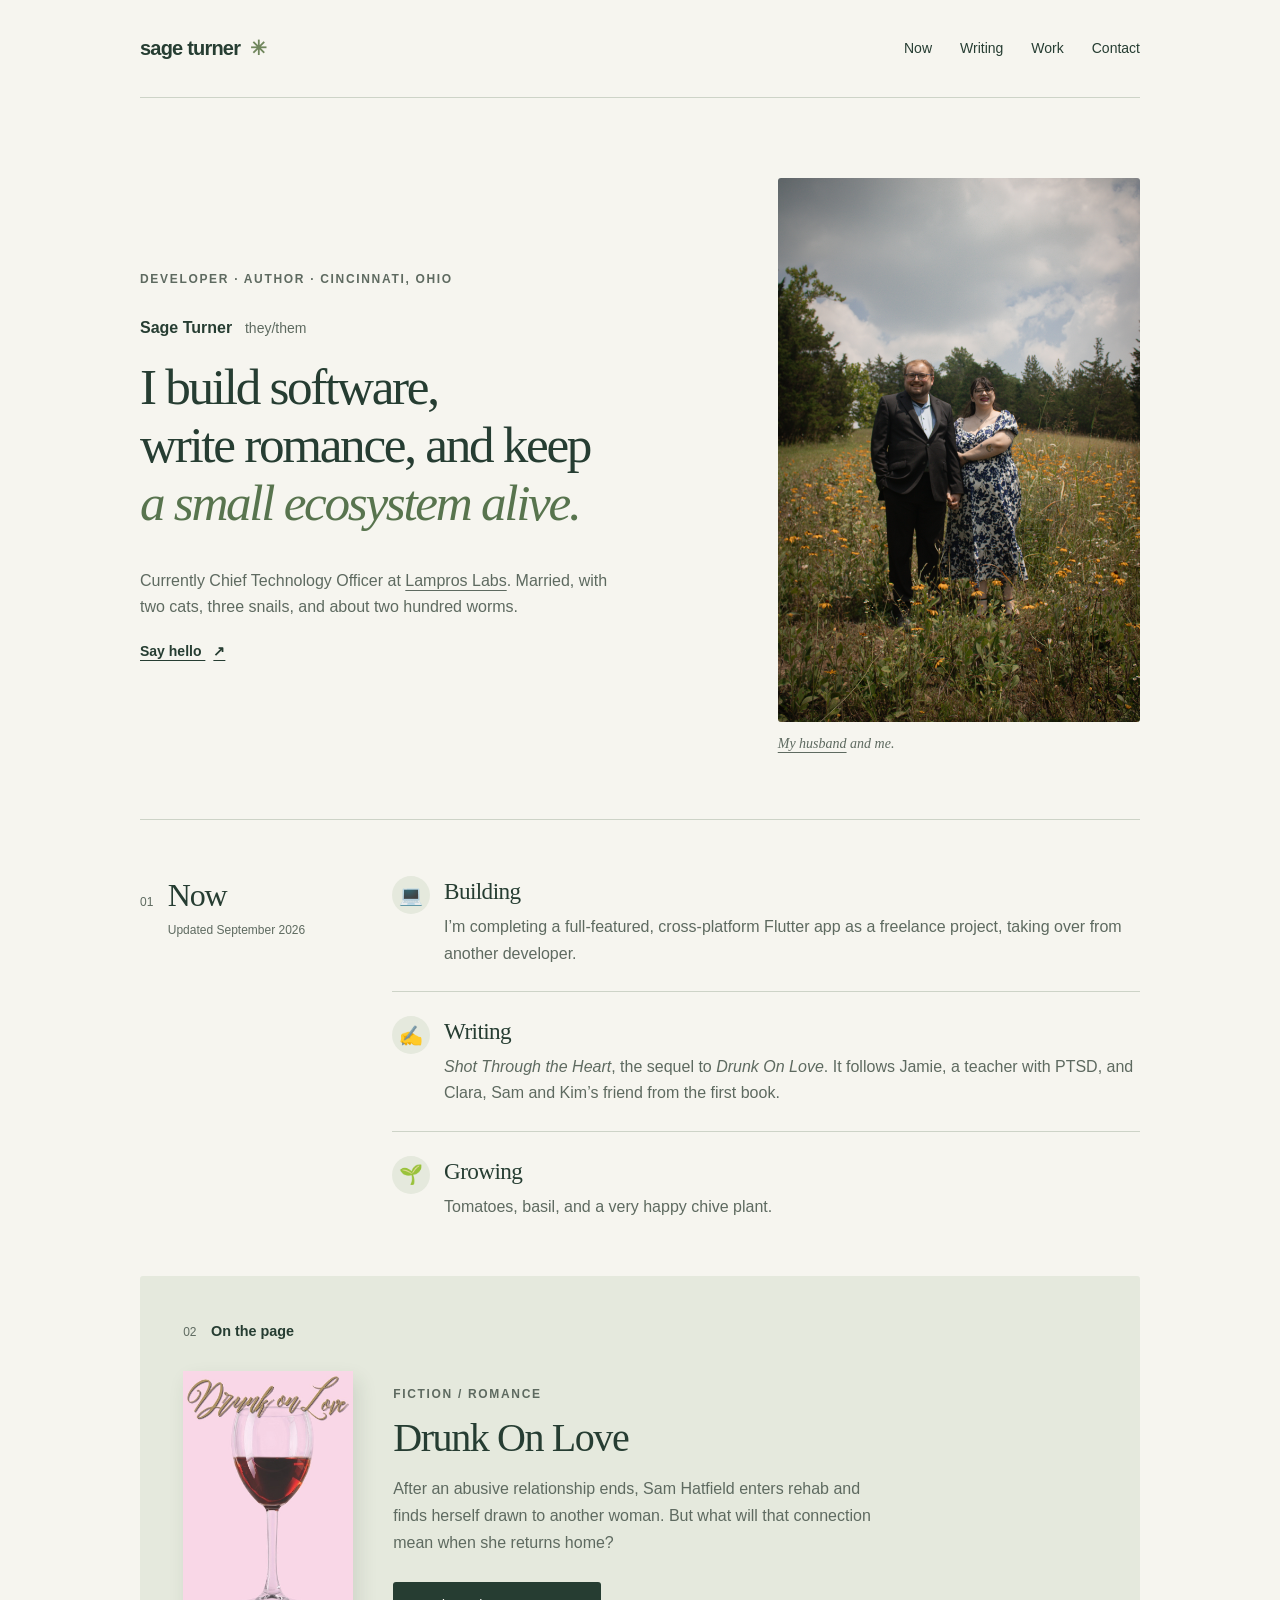
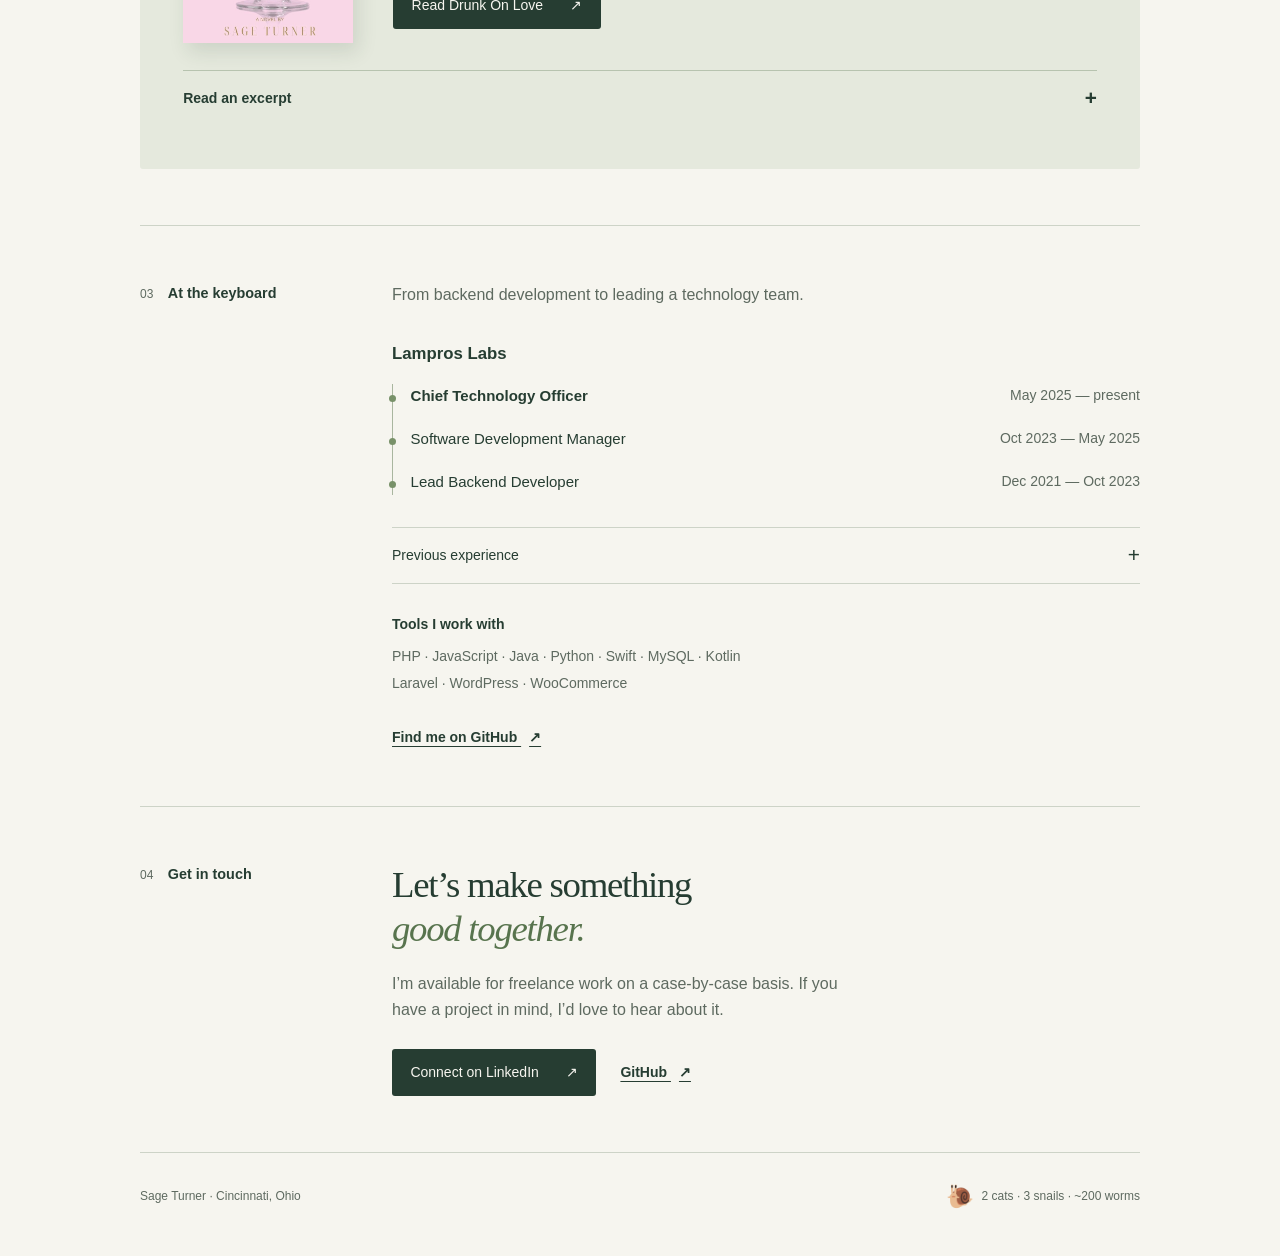
==== index.html @ 1314e80e "Link husband's website in photo caption" ====
<!doctype html>
<html lang="en">
<head>
  <meta charset="utf-8">
  <meta name="viewport" content="width=device-width, initial-scale=1">
  <meta name="description" content="Sage Turner — software developer, technology leader, and author of the Drunk On Love series in Cincinnati, Ohio.">
  <meta name="theme-color" content="#f6f5ef">
  <title>Sage Turner — Developer & Author</title>
  <link rel="icon" type="image/jpeg" href="favicon.jpg">
  <link rel="stylesheet" href="style.css">
</head>
<body>
  <a class="skip-link" href="#main">Skip to content</a>
  <div class="page">
    <header class="site-header">
      <a class="wordmark" href="#" aria-label="Sage Turner, home">sage turner<span aria-hidden="true"> ✳</span></a>
      <nav aria-label="Main navigation"><a href="#now">Now</a><a href="#writing">Writing</a><a href="#work">Work</a><a href="#contact">Contact</a></nav>
    </header>
    <main id="main">
      <section class="intro" aria-labelledby="intro-title">
        <div class="intro-copy">
        <p class="eyebrow">Developer · Author · Cincinnati, Ohio</p>
        <h1 id="intro-title">Sage Turner<span class="pronouns">they/them</span></h1>
        <p class="intro-line">I build software,<br>write romance, and keep<br><em>a small ecosystem alive.</em></p>
        <div class="intro-bottom"><p>Currently Chief Technology Officer at <a href="https://lamproslabs.com">Lampros Labs</a>. Married, with two cats, three snails, and about two hundred worms.</p><a class="text-link" href="#contact">Say hello <span aria-hidden="true">↗</span></a></div>
        </div>
        <figure class="intro-photo">
          <img src="sage-and-husband.jpg" width="1365" height="2048" alt="Sage and their husband holding hands in a field of flowers">
          <figcaption><a href="https://djtech42.github.io">My husband</a> and me.</figcaption>
        </figure>
      </section>

      <section id="now" class="section now" aria-labelledby="now-title">
        <div class="section-label"><span class="section-number">01</span><div><h2 id="now-title">Now</h2><p class="now-updated">Updated <time datetime="2026-09-13">September 2026</time></p></div></div>
        <dl class="now-list">
          <div><dt><span class="now-icon" aria-hidden="true">💻</span>Building</dt><dd>I’m completing a full-featured, cross-platform Flutter app as a freelance project, taking over from another developer.</dd></div>
          <div><dt><span class="now-icon" aria-hidden="true">✍️</span>Writing</dt><dd><cite>Shot Through the Heart</cite>, the sequel to <cite>Drunk On Love</cite>. It follows Jamie, a teacher with PTSD, and Clara, Sam and Kim’s friend from the first book.</dd></div>
          <div><dt><span class="now-icon" aria-hidden="true">🌱</span>Growing</dt><dd>Tomatoes, basil, and a very happy chive plant.</dd></div>
        </dl>
      </section>

      <section id="writing" class="section writing" aria-labelledby="writing-title">
        <div class="section-label"><span class="section-number">02</span><h2 id="writing-title">On the page</h2></div>
        <div class="writing-body">
          <img class="book-cover" src="book-cover.jpg" width="625" height="1000" alt="Drunk on Love by Sage Turner: a wine glass against a pink background" loading="lazy">
          <div class="book-copy">
          <p class="eyebrow">Fiction / Romance</p>
          <h3>Drunk On Love</h3>
          <p>After an abusive relationship ends, Sam Hatfield enters rehab and finds herself drawn to another woman. But what will that connection mean when she returns home?</p>
          <a class="button" href="https://www.amazon.com/dp/B0DVQRYPMT?tag=55010-sage.turner.1997-20&amp;linkCode=ogi&amp;th=1&amp;psc=1&amp;ascsubtag=srctok-b3c8e6d150af21c5&amp;btn_ref=srctok-b3c8e6d150af21c5">Read Drunk On Love <span aria-hidden="true">↗</span></a>
          </div>
        </div>
        <details class="book-excerpt">
          <summary>Read an excerpt <span class="expand" aria-hidden="true">+</span></summary>
          <div class="excerpt-prose">
            <p>She had done it again. The living room was covered in bottles of various types, and she couldn’t even stand. Katie was yelling about something again, but she barely heard it through the fog of being drunk.</p>
            <p>“Katie, I don’t know what you’re saying!” Sam shouted, a little louder than she meant to.</p>
            <p>“I’m trying to tell you you’re being an idiot.” Katie guffawed, bending over to pick up a nearly-empty vodka bottle.</p>
            <p>Sam saw the last sips in it and exclaimed, reaching out a hand for it like a baby would do.</p>
            <p>“I’m not giving this to you,” Katie said, opening it and pouring it down the sink in the kitchen.</p>
            <p>“What is wrong with you!” Sam screamed, and someone banged on the ceiling above them.</p>
            <p>“Shut the hell up,” Katie said quietly, angrily, like she often did.</p>
            <p>“I don’t want to!” Sam said, quieter this time. “I want you to leave me alone!”</p>
            <p>“Oh, don’t worry, I’ll leave you alone,” she said, laughing a little bit.</p>
            <p>Why is she laughing? Sam thought, trying to discern what was going on through the brain fog she had.</p>
            <p>“You’re being so stupid,” Sam said. “Why are you being like this?”</p>
            <p>“I can’t stand you like this. Can you just go to bed? Don’t be questioning my motives. What the hell even happened that caused this?”</p>
            <p>“Bad day at work,” Sam said, leaning back against the couch and closing her eyes. “Customers were mean.”</p>
            <p>“That’s working in a restaurant, sweetheart,” she said, the “sweetheart” sounding angrier than it ever had before.</p>
            <p><em>Why is she treating me like this, why is she doing this?</em> Sam’s brain repeated over and over.</p>
            <p>“I know that,” Sam slurred, taking a long sip out of a bottle of vodka stashed inside the couch.</p>
            <p>Katie threw up her hands in defeat, storming out of the room and into the bedroom. She slammed the door and Sam heard the lock click into place.</p>
          </div>
        </details>
      </section>

      <section id="work" class="section" aria-labelledby="work-title">
        <div class="section-label"><span class="section-number">03</span><h2 id="work-title">At the keyboard</h2></div>
        <div class="section-content">
          <p class="section-intro">From backend development to leading a technology team.</p>
          <article class="job current-job">
            <h3><a href="https://lamproslabs.com">Lampros Labs</a></h3>
            <ol class="timeline">
              <li><span>Chief Technology Officer</span><time>May 2025 — present</time></li>
              <li><span>Software Development Manager</span><time>Oct 2023 — May 2025</time></li>
              <li><span>Lead Backend Developer</span><time>Dec 2021 — Oct 2023</time></li>
            </ol>
          </article>
          <details class="previous-work">
            <summary>Previous experience <span class="expand" aria-hidden="true">+</span></summary>
            <div class="previous-jobs">
              <article class="job"><h3>Fields Research</h3><div class="role"><span>PHP Developer</span><time>May — Nov 2021</time></div></article>
              <article class="job"><h3>Dubtel Consulting</h3><div class="role"><span>Project Manager</span><time>Jan — May 2021</time></div><div class="role"><span>Software Development Manager</span><time>Jun 2019 — Oct 2020</time></div><div class="role"><span>Junior PHP Developer</span><time>Apr 2018 — Jan 2019</time></div></article>
              <article class="job"><h3>Capital University</h3><div class="role"><span>Student Lead Customer Support Analyst</span><time>Aug 2015 — Apr 2018</time></div></article>
              <article class="job"><h3>J.P. Morgan Chase &amp; Co.</h3><div class="role"><span>Summer Technology Intern</span><time>Jun — Aug 2017</time></div></article>
            </div>
          </details>
          <div class="toolbox"><h3>Tools I work with</h3><p>PHP · JavaScript · Java · Python · Swift · MySQL · Kotlin</p><p>Laravel · WordPress · WooCommerce</p></div>
          <a class="text-link" href="https://github.com/muppetcrayz">Find me on GitHub <span aria-hidden="true">↗</span></a>
        </div>
      </section>

      <section id="contact" class="section contact" aria-labelledby="contact-title">
        <div class="section-label"><span class="section-number">04</span><h2 id="contact-title">Get in touch</h2></div>
        <div class="section-content"><h3>Let’s make something<br><em>good together.</em></h3><p>I’m available for freelance work on a case-by-case basis. If you have a project in mind, I’d love to hear about it.</p><div class="contact-links"><a class="button" href="https://www.linkedin.com/in/sageturner1997/">Connect on LinkedIn <span aria-hidden="true">↗</span></a><a class="text-link" href="https://github.com/muppetcrayz">GitHub <span aria-hidden="true">↗</span></a></div></div>
      </section>
    </main>
    <footer><span>Sage Turner · Cincinnati, Ohio</span><span class="ecosystem"><span class="snail" aria-hidden="true">🐌</span> 2 cats · 3 snails · ~200 worms</span></footer>
  </div>
</body>
</html>
---- style.css ----
:root{color-scheme:light;--paper:#f6f5ef;--ink:#263d32;--muted:#5e6a60;--line:#cdd3c7;--sage:#e5e9dd;--accent:#395c45}
*{box-sizing:border-box}html{scroll-behavior:smooth;scroll-padding-top:2rem}body{margin:0;background:var(--paper);color:var(--ink);font-family:Arial,Helvetica,sans-serif;font-size:1rem;line-height:1.65}a{color:inherit;text-decoration-thickness:1px;text-underline-offset:4px}a:hover{color:#61794e}a:focus-visible,summary:focus-visible{outline:2px solid var(--accent);outline-offset:6px;border-radius:2px}.page{width:min(100% - 3rem,1000px);margin-inline:auto}.site-header{display:flex;align-items:center;justify-content:space-between;gap:1.5rem;padding:2rem 0;border-bottom:1px solid var(--line)}.wordmark{font-weight:700;letter-spacing:-.04em;font-size:1.25rem;text-decoration:none}.wordmark span{color:#70865c;margin-left:.35rem}nav{display:flex;gap:1.75rem;font-size:.875rem}nav a{text-decoration:none}.intro{padding:5rem 0 4rem}.eyebrow{text-transform:uppercase;font-size:.75rem;letter-spacing:.14em;font-weight:600;color:var(--muted);margin:0 0 1.6rem}h1{font-size:1rem;font-weight:600;margin:0 0 1rem}.pronouns{font-size:.875rem;font-weight:400;color:var(--muted);margin-left:.8rem}.intro-line{font-family:Georgia,'Times New Roman',serif;font-size:clamp(2.4rem,5.3vw,4rem);line-height:1.14;letter-spacing:-.045em;margin:0 0 2.2rem}em{font-weight:400;color:#58744e}.intro-bottom{display:flex;align-items:flex-end;justify-content:space-between;gap:2rem}.intro-bottom p{max-width:470px;margin:0;color:var(--muted)}.text-link{font-size:.875rem;font-weight:600;white-space:nowrap}.text-link span{margin-left:.5rem}.section{display:grid;grid-template-columns:220px 1fr;gap:2rem;border-top:1px solid var(--line);padding:3.5rem 0;scroll-margin-top:1rem}.section-label{display:flex;gap:.9rem;align-items:baseline}.section-number{font-size:.75rem;color:var(--muted);font-variant-numeric:tabular-nums}h2{font-size:.9rem;font-weight:600;margin:0}h3{margin:0;font-size:1.05rem}.writing{background:var(--sage);border:0;padding:2.7rem;border-radius:3px;margin-bottom:3.5rem;grid-template-columns:calc(220px - 2.7rem) 1fr}.writing .eyebrow{margin-bottom:.6rem}.writing h3,.contact h3{font-family:Georgia,'Times New Roman',serif;font-weight:400;letter-spacing:-.035em;font-size:2.5rem;line-height:1.2}.writing p:not(.eyebrow){color:var(--muted);margin:.8rem 0 1.6rem}.button{display:inline-flex;align-items:center;gap:1.7rem;background:var(--ink);color:var(--paper);padding:.75rem 1.15rem;font-size:.875rem;text-decoration:none;border-radius:3px;transition:background .15s}.button:hover{background:#416047;color:white}.section-intro{margin:0 0 2rem;color:var(--muted)}.job h3{margin-bottom:1rem}.job h3 a{text-decoration:none}.timeline{padding:0 0 0 1.1rem;margin:0;list-style:none;border-left:1px solid #a9b69f}.timeline li{position:relative;margin-bottom:1.15rem;display:flex;justify-content:space-between;gap:1rem}.timeline li:last-child{margin-bottom:0}.timeline li:before{content:'';position:absolute;width:7px;height:7px;border-radius:50%;background:#789169;left:calc(-1.1rem - 4px);top:.65rem}.timeline li:first-child span{font-weight:600}time{font-size:.875rem;color:var(--muted);white-space:nowrap}.timeline span,.role span{font-size:.9375rem}.previous-work{border-block:1px solid var(--line);margin-top:2rem}summary{cursor:pointer;list-style:none;padding:1rem 0;font-size:.875rem;display:flex;justify-content:space-between;align-items:center}summary::-webkit-details-marker{display:none}.expand{font-size:1.3rem;line-height:1}details[open] .expand{transform:rotate(45deg)}.previous-jobs{padding:.5rem 0 1.3rem}.previous-jobs .job+.job{margin-top:1.5rem}.previous-jobs h3{margin-bottom:.5rem}.role{display:flex;justify-content:space-between;gap:1rem;margin:.35rem 0}.toolbox{margin:1.8rem 0}.toolbox h3{font-size:.875rem;margin-bottom:.55rem}.toolbox p{font-size:.875rem;color:var(--muted);margin:.25rem 0}.contact h3{font-size:2.3rem}.contact p{max-width:450px;color:var(--muted);margin:1.2rem 0 1.6rem}footer{border-top:1px solid var(--line);display:flex;justify-content:space-between;align-items:center;gap:1rem;padding:1.6rem 0 2.5rem;font-size:.75rem;color:var(--muted)}.ecosystem{display:flex;align-items:center;gap:.45rem}.snail{display:inline-block;font-size:1.4rem;transition:transform .5s}.ecosystem:hover .snail{transform:translateX(-8px)}.skip-link{position:absolute;top:-100px;left:1rem;background:var(--ink);color:white;padding:.7rem;z-index:2}.skip-link:focus{top:1rem}
@media(max-width:760px){.section{grid-template-columns:1fr;gap:1.6rem}.writing{padding:2rem}.intro{padding:3.5rem 0}.timeline li,.role{flex-direction:column;gap:.05rem}.intro-bottom{align-items:flex-start;flex-direction:column;gap:1.2rem}.section{padding-block:2.5rem}.writing{padding:2rem;margin-bottom:2.5rem}footer{align-items:flex-start;flex-direction:column;gap:.4rem}}
@media(max-width:400px){.page{width:calc(100% - 2rem)}.site-header{align-items:flex-start;flex-direction:column;gap:.7rem;padding:1.3rem 0}nav{gap:1.5rem}.intro-line{font-size:2.15rem}.writing{padding:1.5rem}.writing h3{font-size:2.1rem}}
@media(prefers-reduced-motion:reduce){html{scroll-behavior:auto}*,*:before,*:after{transition:none!important}}
@media print{body{background:white}.page{width:100%}nav,.skip-link{display:none}.intro{padding:2rem 0}.section{break-inside:avoid}a{color:inherit}.button{background:none;color:var(--ink);border:1px solid var(--line)}}

.intro{position:relative}.botanical-mark{position:absolute;right:0;top:5.8rem;width:160px;height:auto;mix-blend-mode:multiply;opacity:.8}.writing{grid-template-columns:1fr;gap:1.7rem}.writing-body{display:grid;grid-template-columns:170px 1fr;gap:2.5rem;align-items:center}.book-cover{display:block;width:100%;height:auto;box-shadow:5px 9px 18px #263d3220}.book-copy{max-width:490px}.book-copy p{line-height:1.7}@media(max-width:760px){.botanical-mark{width:105px;top:3rem;opacity:.55}.intro .eyebrow{max-width:65%}.intro-line{position:relative}.writing-body{grid-template-columns:130px 1fr;gap:1.5rem}}@media(max-width:520px){.botanical-mark{width:75px;top:3rem}.writing-body{grid-template-columns:1fr}.book-cover{width:145px}.writing h3{font-size:2.1rem}}

.contact-links{display:flex;align-items:center;flex-wrap:wrap;gap:1rem 1.5rem}

.now-updated{margin:.4rem 0 0;font-size:.75rem;color:var(--muted)}.now-updated time{font-size:inherit}.now-list{margin:0}.now-list>div+div{margin-top:1.3rem}.now-list dt{font-size:.875rem;font-weight:600;margin-bottom:.3rem}.now-list dd{margin:0;color:var(--muted)}nav{flex-wrap:wrap;row-gap:.5rem}

.book-excerpt{border-top:1px solid #b7c3af}.book-excerpt summary{font-weight:600;min-height:48px}.excerpt-prose{max-width:65ch;margin:0 auto;padding:.5rem 0 1rem;font-family:Georgia,'Times New Roman',serif;font-size:1.0625rem;line-height:1.85}.writing .excerpt-prose p{color:var(--ink);margin:0;text-indent:1.5em}.excerpt-prose em{color:inherit}

/* A little field journal for current projects. */
.now h2{font-family:Georgia,'Times New Roman',serif;font-size:2rem;font-weight:400;letter-spacing:-.035em;line-height:1.2}
.now-list>div{position:relative;padding-left:3.25rem}
.now-list>div+div{margin-top:1.5rem;padding-top:1.5rem;border-top:1px solid var(--line)}
.now-list dt{font-family:Georgia,'Times New Roman',serif;font-size:1.45rem;font-weight:400;line-height:1.3;letter-spacing:-.025em;margin-bottom:.5rem}
.now-icon{position:absolute;left:0;display:inline-flex;align-items:center;justify-content:center;width:2.4rem;height:2.4rem;background:var(--sage);border-radius:50%;font-size:1.2rem;line-height:1;letter-spacing:normal}
@media(max-width:400px){.now-list>div{padding-left:2.9rem}.now-icon{width:2.1rem;height:2.1rem}}

/* Personal introduction and portrait. */
.intro{display:grid;grid-template-columns:minmax(0,1.65fr) minmax(0,1fr);align-items:center;gap:2.5rem}
.intro-line{font-size:clamp(2.15rem,4.2vw,3.2rem)}
.intro-bottom{flex-direction:column;align-items:flex-start;gap:1.2rem}
.intro-photo{margin:0}.intro-photo img{display:block;width:100%;height:auto;border-radius:3px}.intro-photo figcaption{margin-top:.65rem;font-size:.875rem;color:var(--muted);font-family:Georgia,'Times New Roman',serif;font-style:italic}
@media(max-width:760px){.intro{grid-template-columns:1fr;gap:2rem}.intro .eyebrow{max-width:none}.intro-photo{width:min(100%,340px)}.intro-line{font-size:clamp(2.15rem,6vw,3.2rem)}}
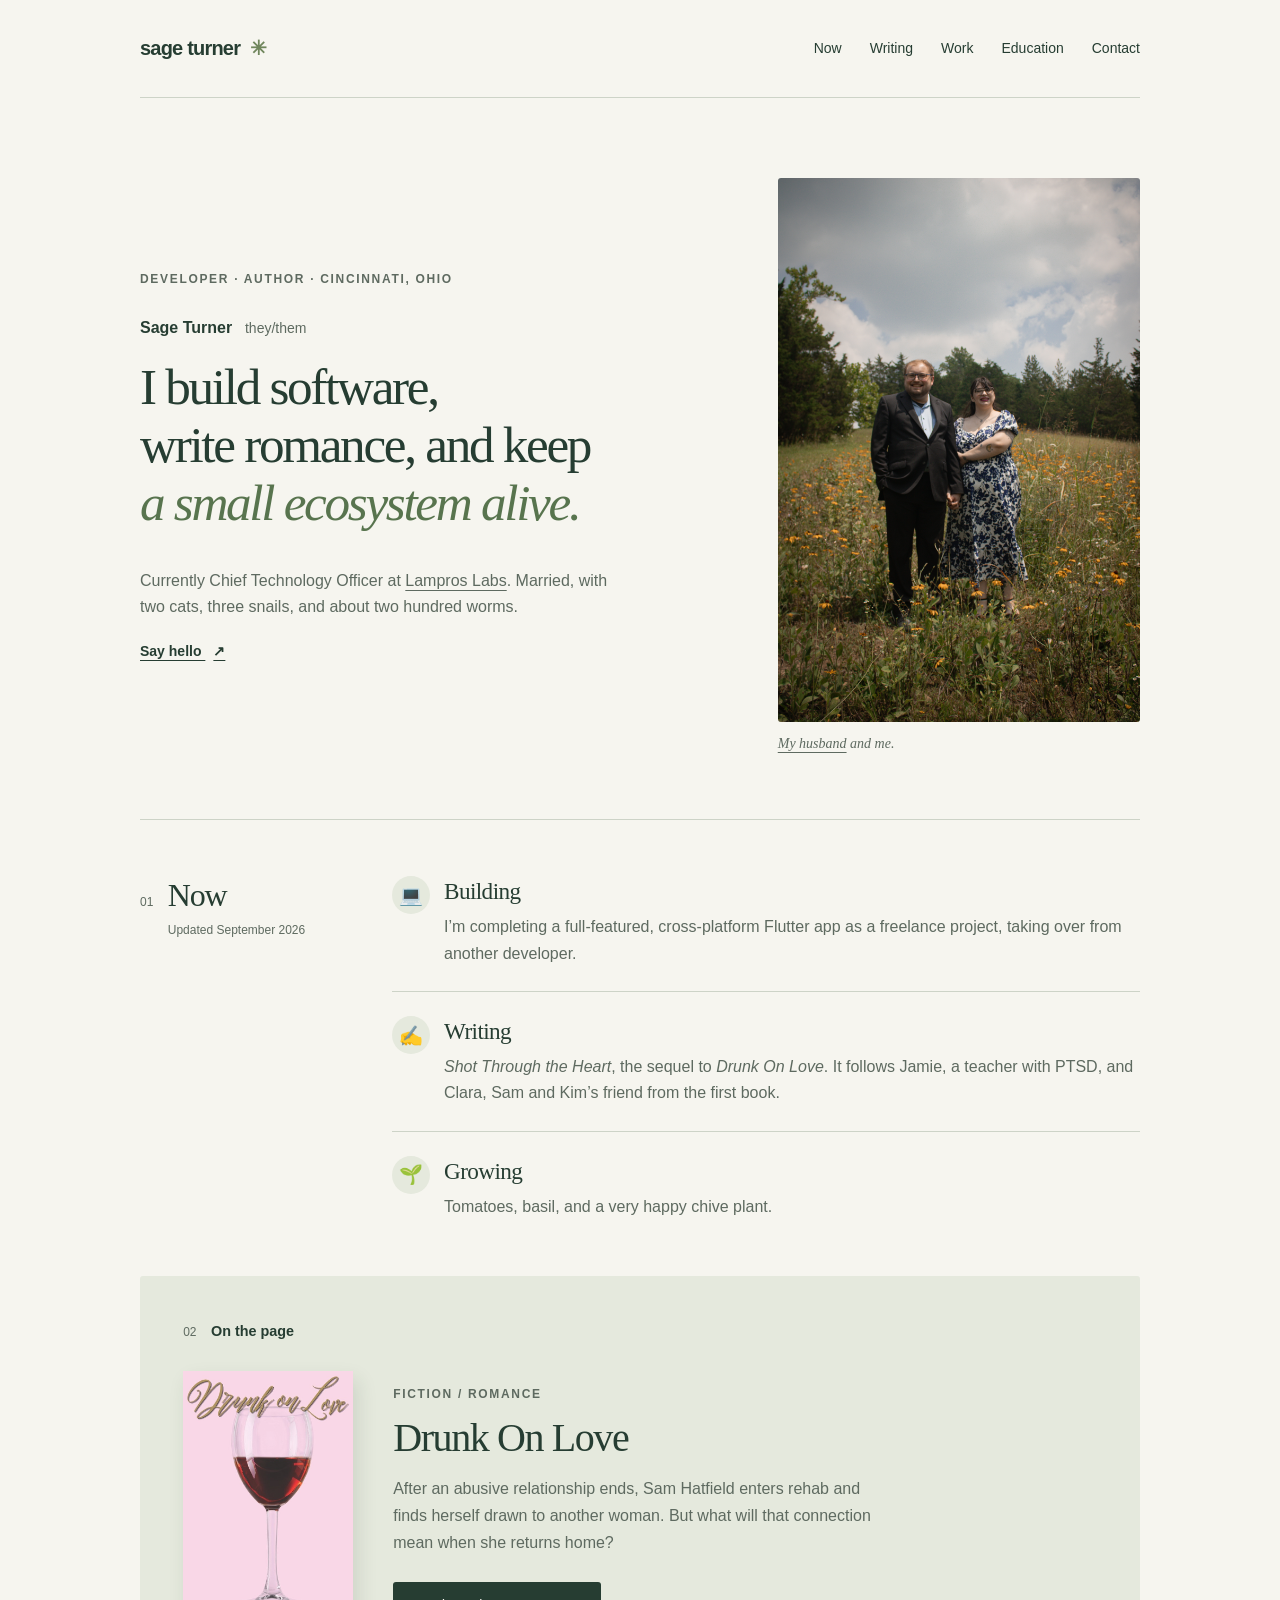
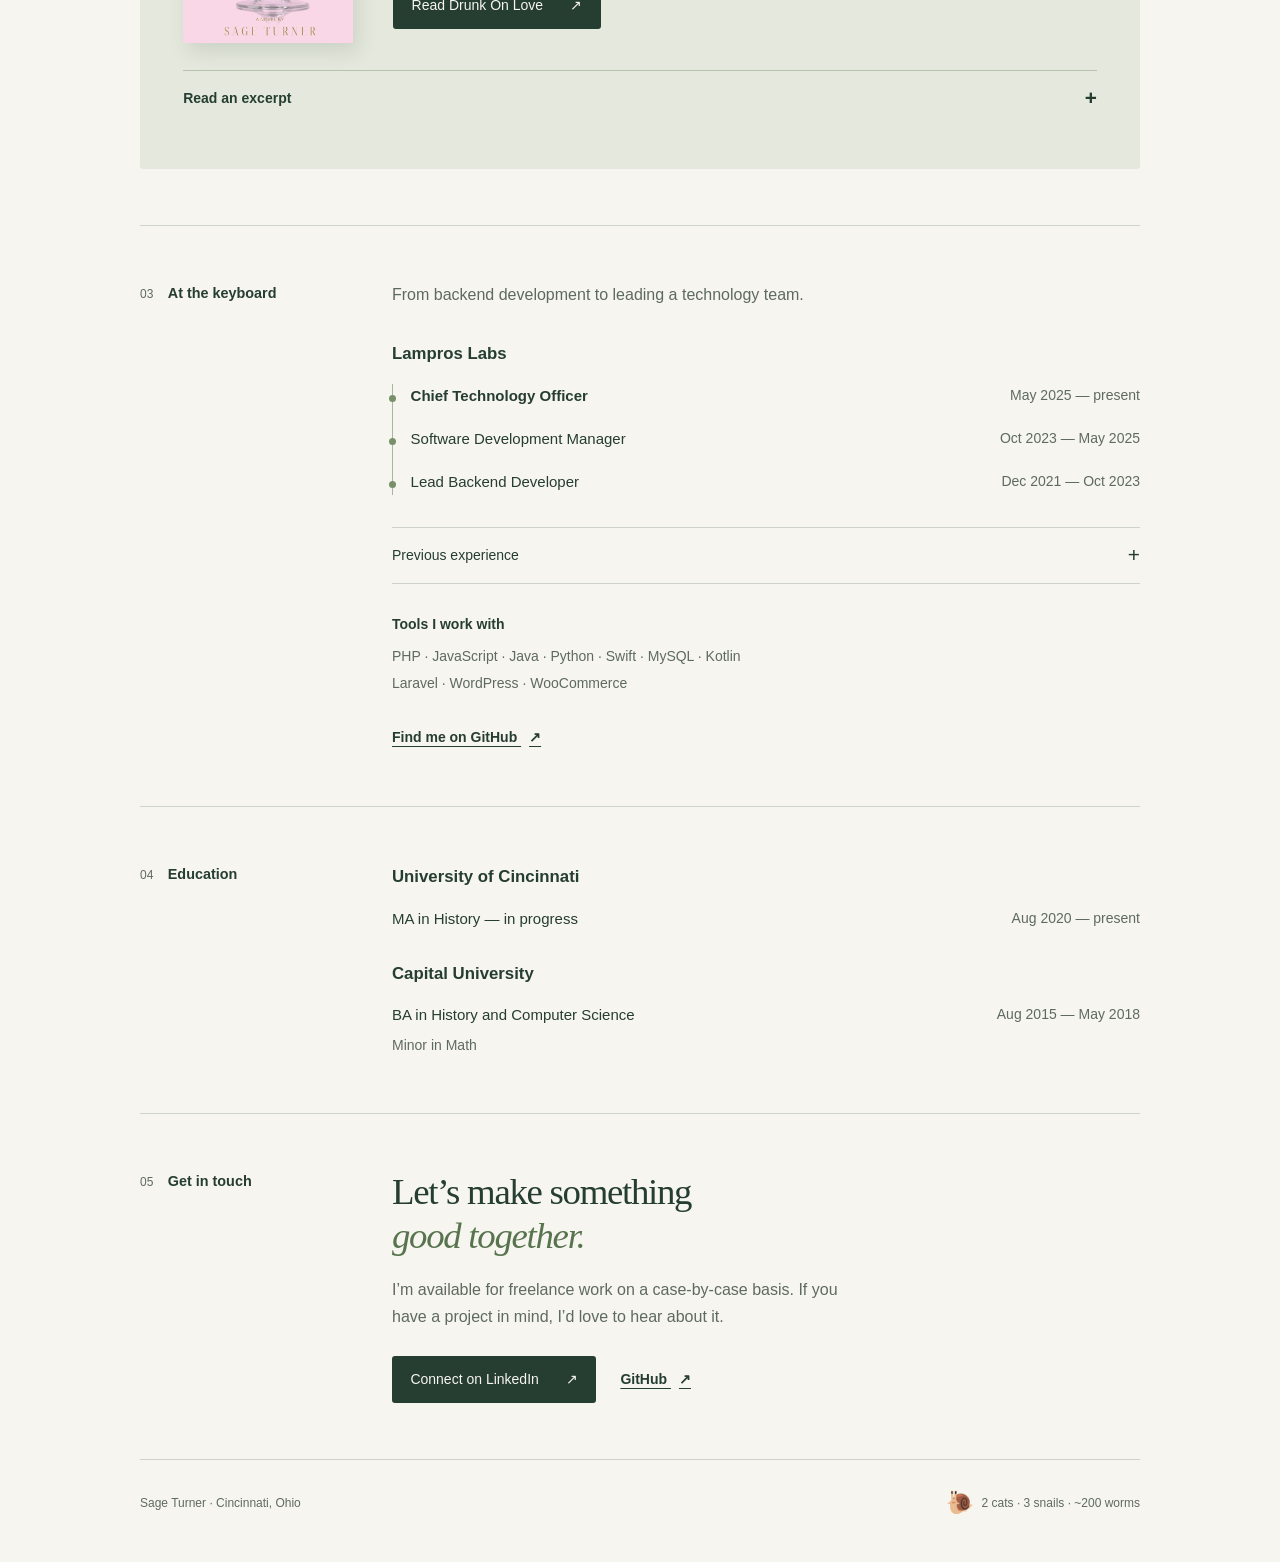
==== commit 0ae66894: "Add education section with Capital and Cincinnati degrees" ====
--- a/index.html
+++ b/index.html
@@ -14,7 +14,7 @@
   <div class="page">
     <header class="site-header">
       <a class="wordmark" href="#" aria-label="Sage Turner, home">sage turner<span aria-hidden="true"> ✳</span></a>
-      <nav aria-label="Main navigation"><a href="#now">Now</a><a href="#writing">Writing</a><a href="#work">Work</a><a href="#contact">Contact</a></nav>
+      <nav aria-label="Main navigation"><a href="#now">Now</a><a href="#writing">Writing</a><a href="#work">Work</a><a href="#education">Education</a><a href="#contact">Contact</a></nav>
     </header>
     <main id="main">
       <section class="intro" aria-labelledby="intro-title">
@@ -62,7 +62,7 @@
             <p>“Shut the hell up,” Katie said quietly, angrily, like she often did.</p>
             <p>“I don’t want to!” Sam said, quieter this time. “I want you to leave me alone!”</p>
             <p>“Oh, don’t worry, I’ll leave you alone,” she said, laughing a little bit.</p>
-            <p>Why is she laughing? Sam thought, trying to discern what was going on through the brain fog she had.</p>
+            <p><em>Why is she laughing?</em> Sam thought, trying to discern what was going on through the brain fog she had.</p>
             <p>“You’re being so stupid,” Sam said. “Why are you being like this?”</p>
             <p>“I can’t stand you like this. Can you just go to bed? Don’t be questioning my motives. What the hell even happened that caused this?”</p>
             <p>“Bad day at work,” Sam said, leaning back against the couch and closing her eyes. “Customers were mean.”</p>
@@ -91,7 +91,7 @@
             <div class="previous-jobs">
               <article class="job"><h3>Fields Research</h3><div class="role"><span>PHP Developer</span><time>May — Nov 2021</time></div></article>
               <article class="job"><h3>Dubtel Consulting</h3><div class="role"><span>Project Manager</span><time>Jan — May 2021</time></div><div class="role"><span>Software Development Manager</span><time>Jun 2019 — Oct 2020</time></div><div class="role"><span>Junior PHP Developer</span><time>Apr 2018 — Jan 2019</time></div></article>
-              <article class="job"><h3>Capital University</h3><div class="role"><span>Student Lead Customer Support Analyst</span><time>Aug 2015 — Apr 2018</time></div></article>
+              <article class="job"><h3>Capital University</h3><div class="role"><span>Student Team Lead Desktop Support Technician</span><time>Aug 2015 — Apr 2018</time></div><p class="role-progression">Promoted from Student Desktop Support Technician.</p></article>
               <article class="job"><h3>J.P. Morgan Chase &amp; Co.</h3><div class="role"><span>Summer Technology Intern</span><time>Jun — Aug 2017</time></div></article>
             </div>
           </details>
@@ -100,8 +100,23 @@
         </div>
       </section>
 
+      <section id="education" class="section education" aria-labelledby="education-title">
+        <div class="section-label"><span class="section-number">04</span><h2 id="education-title">Education</h2></div>
+        <div class="section-content">
+          <article class="job">
+            <h3>University of Cincinnati</h3>
+            <div class="role"><span>MA in History — in progress</span><time>Aug 2020 — present</time></div>
+          </article>
+          <article class="job">
+            <h3>Capital University</h3>
+            <div class="role"><span>BA in History and Computer Science</span><time>Aug 2015 — May 2018</time></div>
+            <p class="role-progression">Minor in Math</p>
+          </article>
+        </div>
+      </section>
+
       <section id="contact" class="section contact" aria-labelledby="contact-title">
-        <div class="section-label"><span class="section-number">04</span><h2 id="contact-title">Get in touch</h2></div>
+        <div class="section-label"><span class="section-number">05</span><h2 id="contact-title">Get in touch</h2></div>
         <div class="section-content"><h3>Let’s make something<br><em>good together.</em></h3><p>I’m available for freelance work on a case-by-case basis. If you have a project in mind, I’d love to hear about it.</p><div class="contact-links"><a class="button" href="https://www.linkedin.com/in/sageturner1997/">Connect on LinkedIn <span aria-hidden="true">↗</span></a><a class="text-link" href="https://github.com/muppetcrayz">GitHub <span aria-hidden="true">↗</span></a></div></div>
       </section>
     </main>
--- a/style.css
+++ b/style.css
@@ -27,3 +27,7 @@
 .intro-bottom{flex-direction:column;align-items:flex-start;gap:1.2rem}
 .intro-photo{margin:0}.intro-photo img{display:block;width:100%;height:auto;border-radius:3px}.intro-photo figcaption{margin-top:.65rem;font-size:.875rem;color:var(--muted);font-family:Georgia,'Times New Roman',serif;font-style:italic}
 @media(max-width:760px){.intro{grid-template-columns:1fr;gap:2rem}.intro .eyebrow{max-width:none}.intro-photo{width:min(100%,340px)}.intro-line{font-size:clamp(2.15rem,6vw,3.2rem)}}
+
+.role-progression{margin:.35rem 0 0;font-size:.875rem;color:var(--muted)}
+
+.education .job+.job{margin-top:1.75rem}
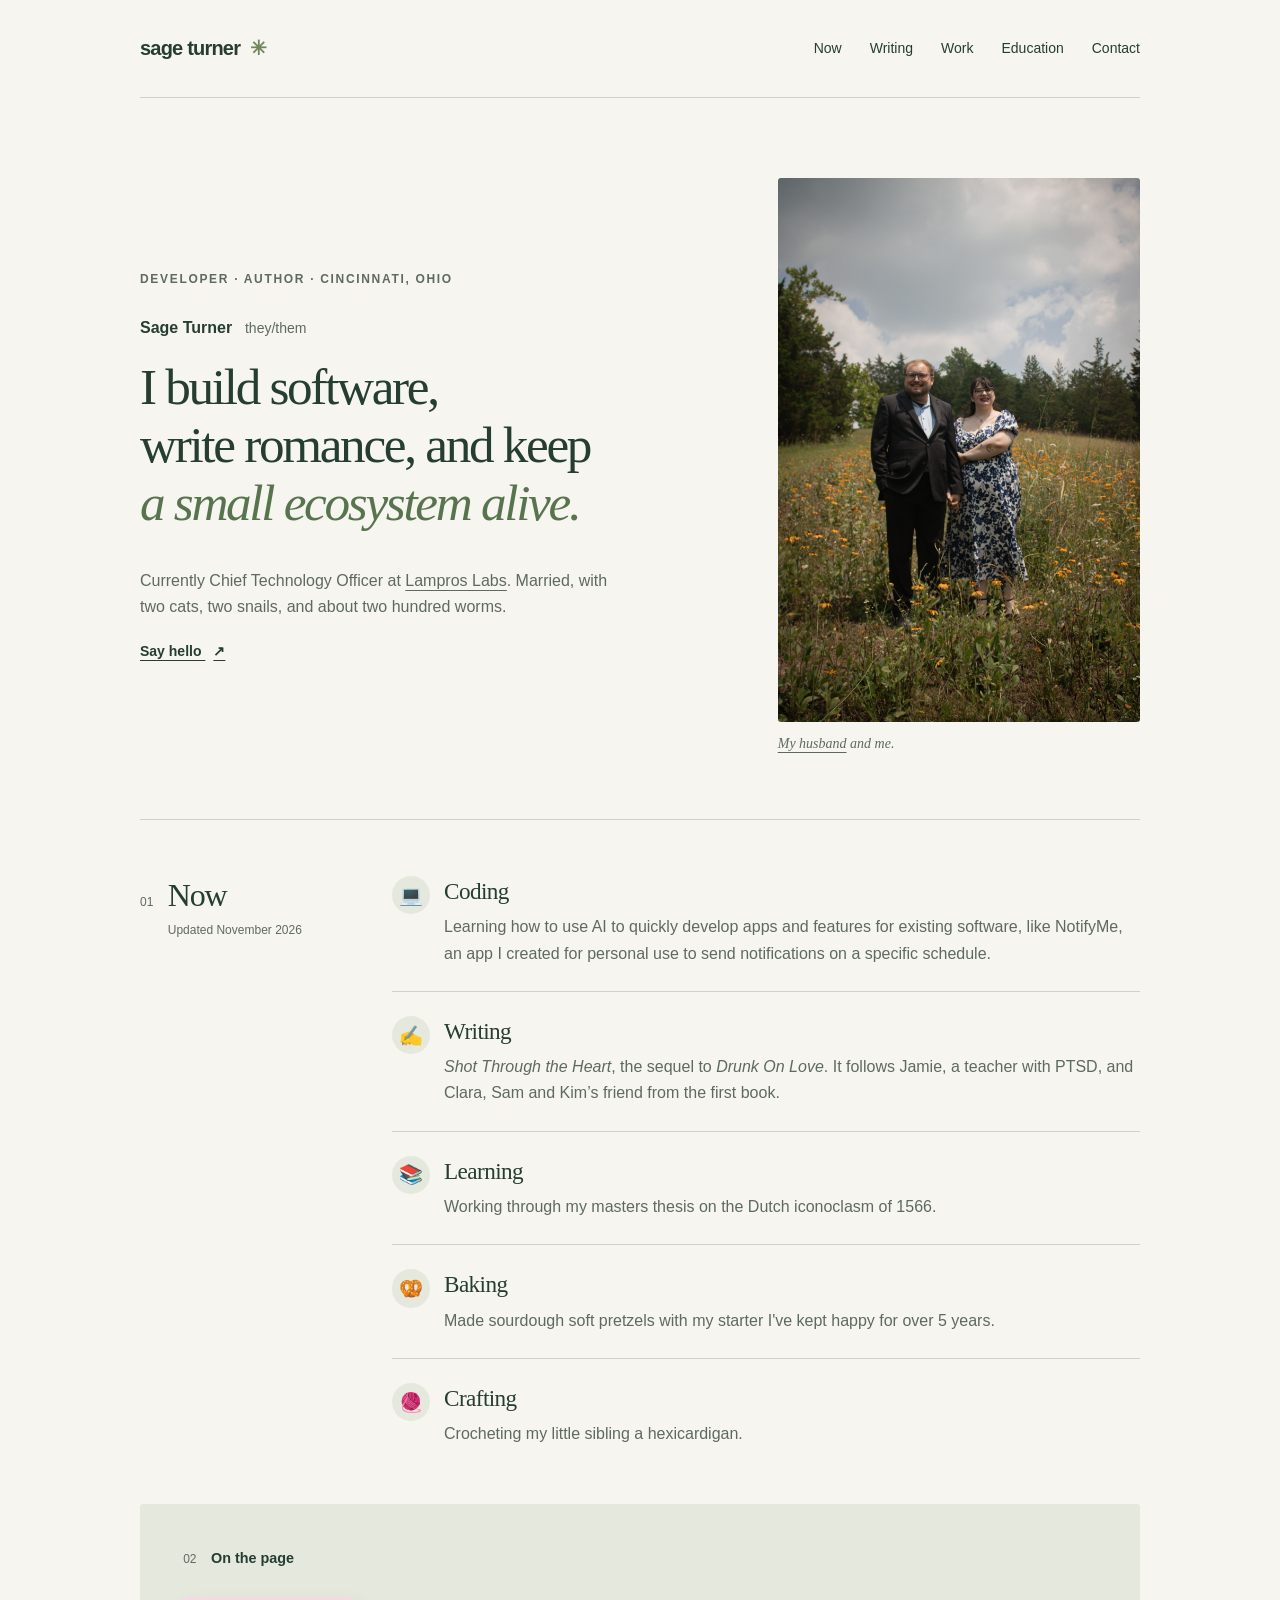
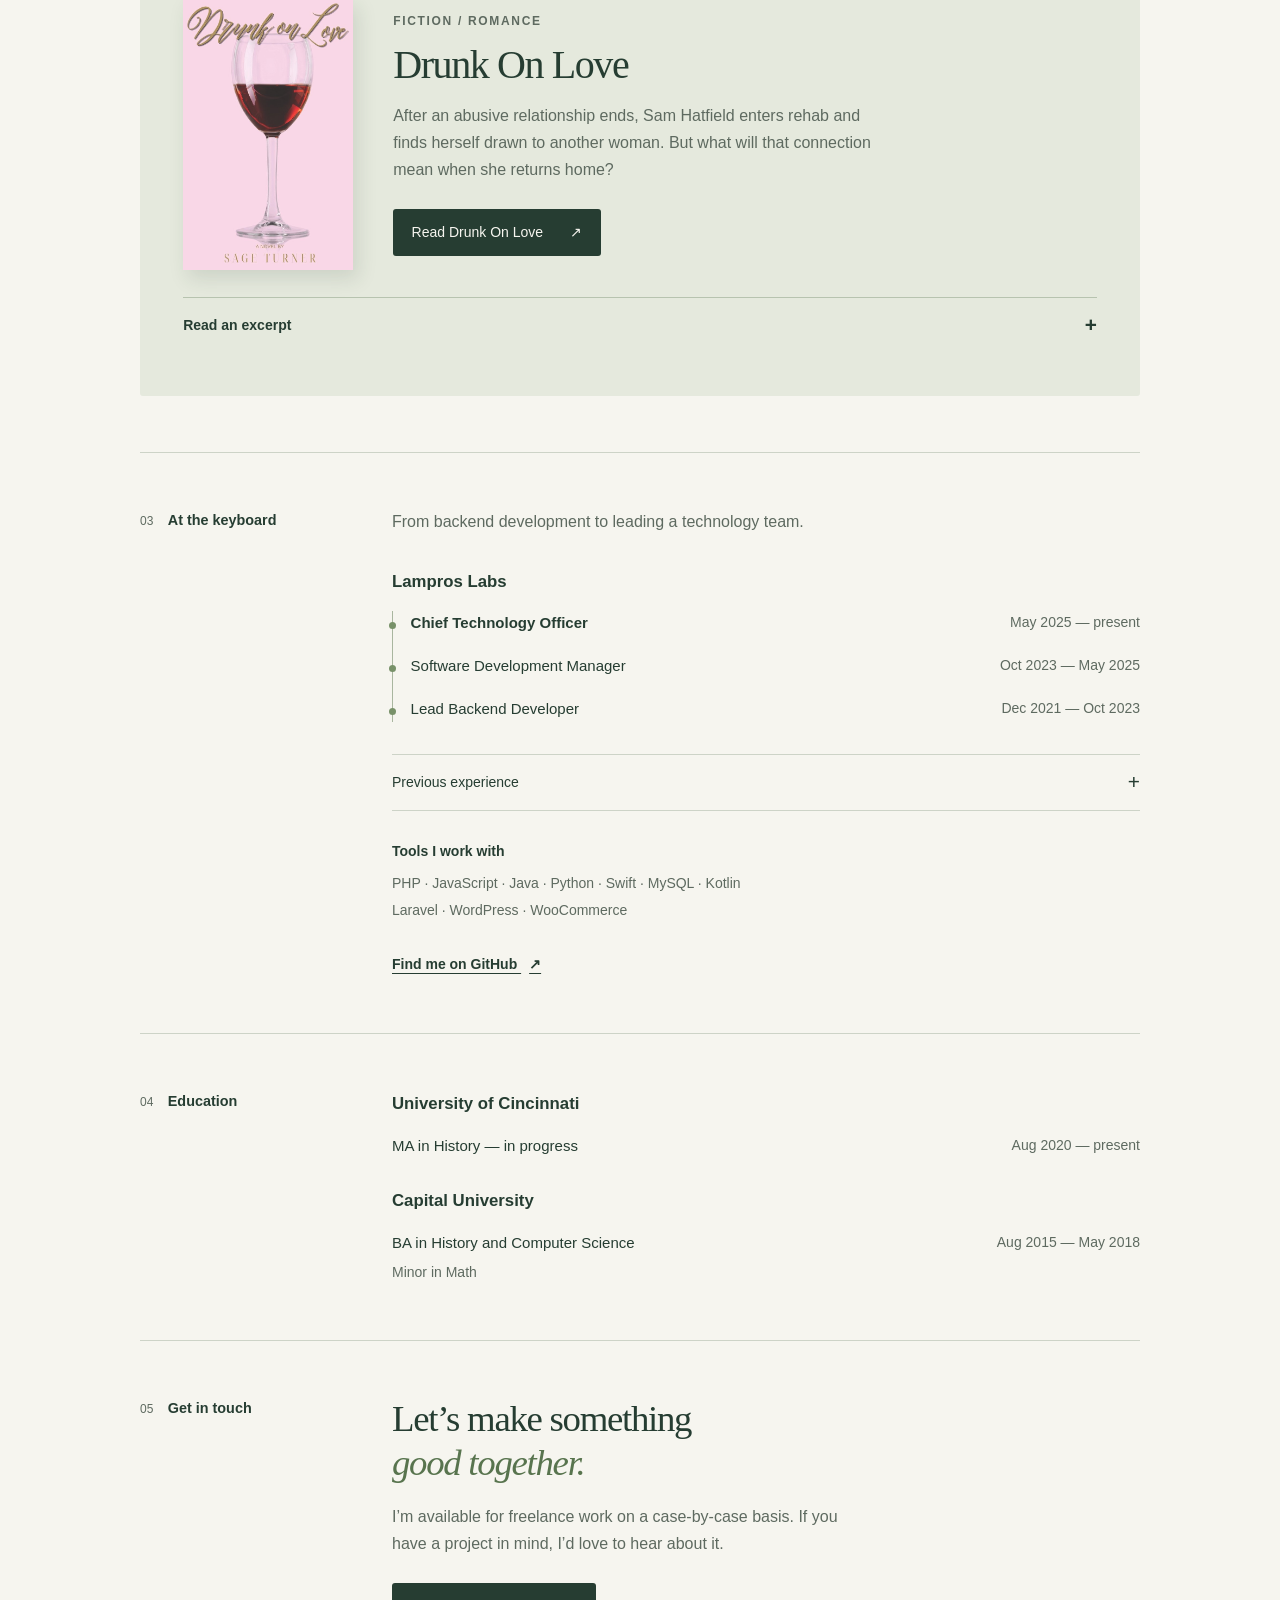
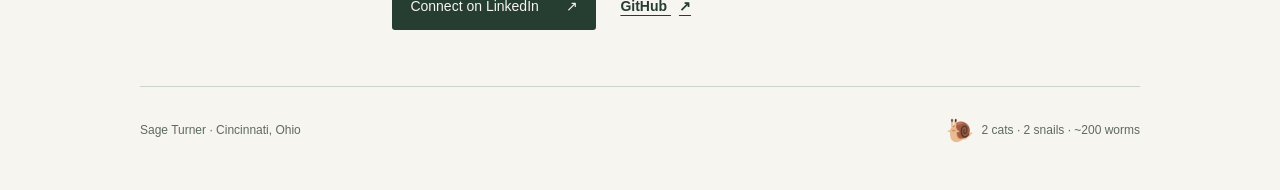
==== commit 4a3c33ee: "Update November activities and snail count" ====
--- a/index.html
+++ b/index.html
@@ -22,7 +22,7 @@
         <p class="eyebrow">Developer · Author · Cincinnati, Ohio</p>
         <h1 id="intro-title">Sage Turner<span class="pronouns">they/them</span></h1>
         <p class="intro-line">I build software,<br>write romance, and keep<br><em>a small ecosystem alive.</em></p>
-        <div class="intro-bottom"><p>Currently Chief Technology Officer at <a href="https://lamproslabs.com">Lampros Labs</a>. Married, with two cats, three snails, and about two hundred worms.</p><a class="text-link" href="#contact">Say hello <span aria-hidden="true">↗</span></a></div>
+        <div class="intro-bottom"><p>Currently Chief Technology Officer at <a href="https://lamproslabs.com">Lampros Labs</a>. Married, with two cats, two snails, and about two hundred worms.</p><a class="text-link" href="#contact">Say hello <span aria-hidden="true">↗</span></a></div>
         </div>
         <figure class="intro-photo">
           <img src="sage-and-husband.jpg" width="1365" height="2048" alt="Sage and their husband holding hands in a field of flowers">
@@ -31,11 +31,13 @@
       </section>
 
       <section id="now" class="section now" aria-labelledby="now-title">
-        <div class="section-label"><span class="section-number">01</span><div><h2 id="now-title">Now</h2><p class="now-updated">Updated <time datetime="2026-09-13">September 2026</time></p></div></div>
+        <div class="section-label"><span class="section-number">01</span><div><h2 id="now-title">Now</h2><p class="now-updated">Updated <time datetime="2026-11">November 2026</time></p></div></div>
         <dl class="now-list">
-          <div><dt><span class="now-icon" aria-hidden="true">💻</span>Building</dt><dd>I’m completing a full-featured, cross-platform Flutter app as a freelance project, taking over from another developer.</dd></div>
+          <div><dt><span class="now-icon" aria-hidden="true">💻</span>Coding</dt><dd>Learning how to use AI to quickly develop apps and features for existing software, like NotifyMe, an app I created for personal use to send notifications on a specific schedule.</dd></div>
           <div><dt><span class="now-icon" aria-hidden="true">✍️</span>Writing</dt><dd><cite>Shot Through the Heart</cite>, the sequel to <cite>Drunk On Love</cite>. It follows Jamie, a teacher with PTSD, and Clara, Sam and Kim’s friend from the first book.</dd></div>
-          <div><dt><span class="now-icon" aria-hidden="true">🌱</span>Growing</dt><dd>Tomatoes, basil, and a very happy chive plant.</dd></div>
+          <div><dt><span class="now-icon" aria-hidden="true">📚</span>Learning</dt><dd>Working through my masters thesis on the Dutch iconoclasm of 1566.</dd></div>
+          <div><dt><span class="now-icon" aria-hidden="true">🥨</span>Baking</dt><dd>Made sourdough soft pretzels with my starter I've kept happy for over 5 years.</dd></div>
+          <div><dt><span class="now-icon" aria-hidden="true">🧶</span>Crafting</dt><dd>Crocheting my little sibling a hexicardigan.</dd></div>
         </dl>
       </section>
 
@@ -90,7 +92,7 @@
             <summary>Previous experience <span class="expand" aria-hidden="true">+</span></summary>
             <div class="previous-jobs">
               <article class="job"><h3>Fields Research</h3><div class="role"><span>PHP Developer</span><time>May — Nov 2021</time></div></article>
-              <article class="job"><h3>Dubtel Consulting</h3><div class="role"><span>Project Manager</span><time>Jan — May 2021</time></div><div class="role"><span>Software Development Manager</span><time>Jun 2019 — Oct 2020</time></div><div class="role"><span>Junior PHP Developer</span><time>Apr 2018 — Jan 2019</time></div></article>
+              <article class="job"><h3>DubTel</h3><div class="role"><span>Project Manager</span><time>Feb — May 2021</time></div><div class="role"><span>Software Development Manager</span><time>Jun 2019 — Feb 2021</time></div><div class="role"><span>Lead Software Engineer</span><time>Feb — Apr 2019</time></div><div class="role"><span>Junior PHP Developer</span><time>Apr 2018 — Jan 2019</time></div></article>
               <article class="job"><h3>Capital University</h3><div class="role"><span>Student Team Lead Desktop Support Technician</span><time>Aug 2015 — Apr 2018</time></div><p class="role-progression">Promoted from Student Desktop Support Technician.</p></article>
               <article class="job"><h3>J.P. Morgan Chase &amp; Co.</h3><div class="role"><span>Summer Technology Intern</span><time>Jun — Aug 2017</time></div></article>
             </div>
@@ -120,7 +122,7 @@
         <div class="section-content"><h3>Let’s make something<br><em>good together.</em></h3><p>I’m available for freelance work on a case-by-case basis. If you have a project in mind, I’d love to hear about it.</p><div class="contact-links"><a class="button" href="https://www.linkedin.com/in/sageturner1997/">Connect on LinkedIn <span aria-hidden="true">↗</span></a><a class="text-link" href="https://github.com/muppetcrayz">GitHub <span aria-hidden="true">↗</span></a></div></div>
       </section>
     </main>
-    <footer><span>Sage Turner · Cincinnati, Ohio</span><span class="ecosystem"><span class="snail" aria-hidden="true">🐌</span> 2 cats · 3 snails · ~200 worms</span></footer>
+    <footer><span>Sage Turner · Cincinnati, Ohio</span><span class="ecosystem"><span class="snail" aria-hidden="true">🐌</span> 2 cats · 2 snails · ~200 worms</span></footer>
   </div>
 </body>
 </html>
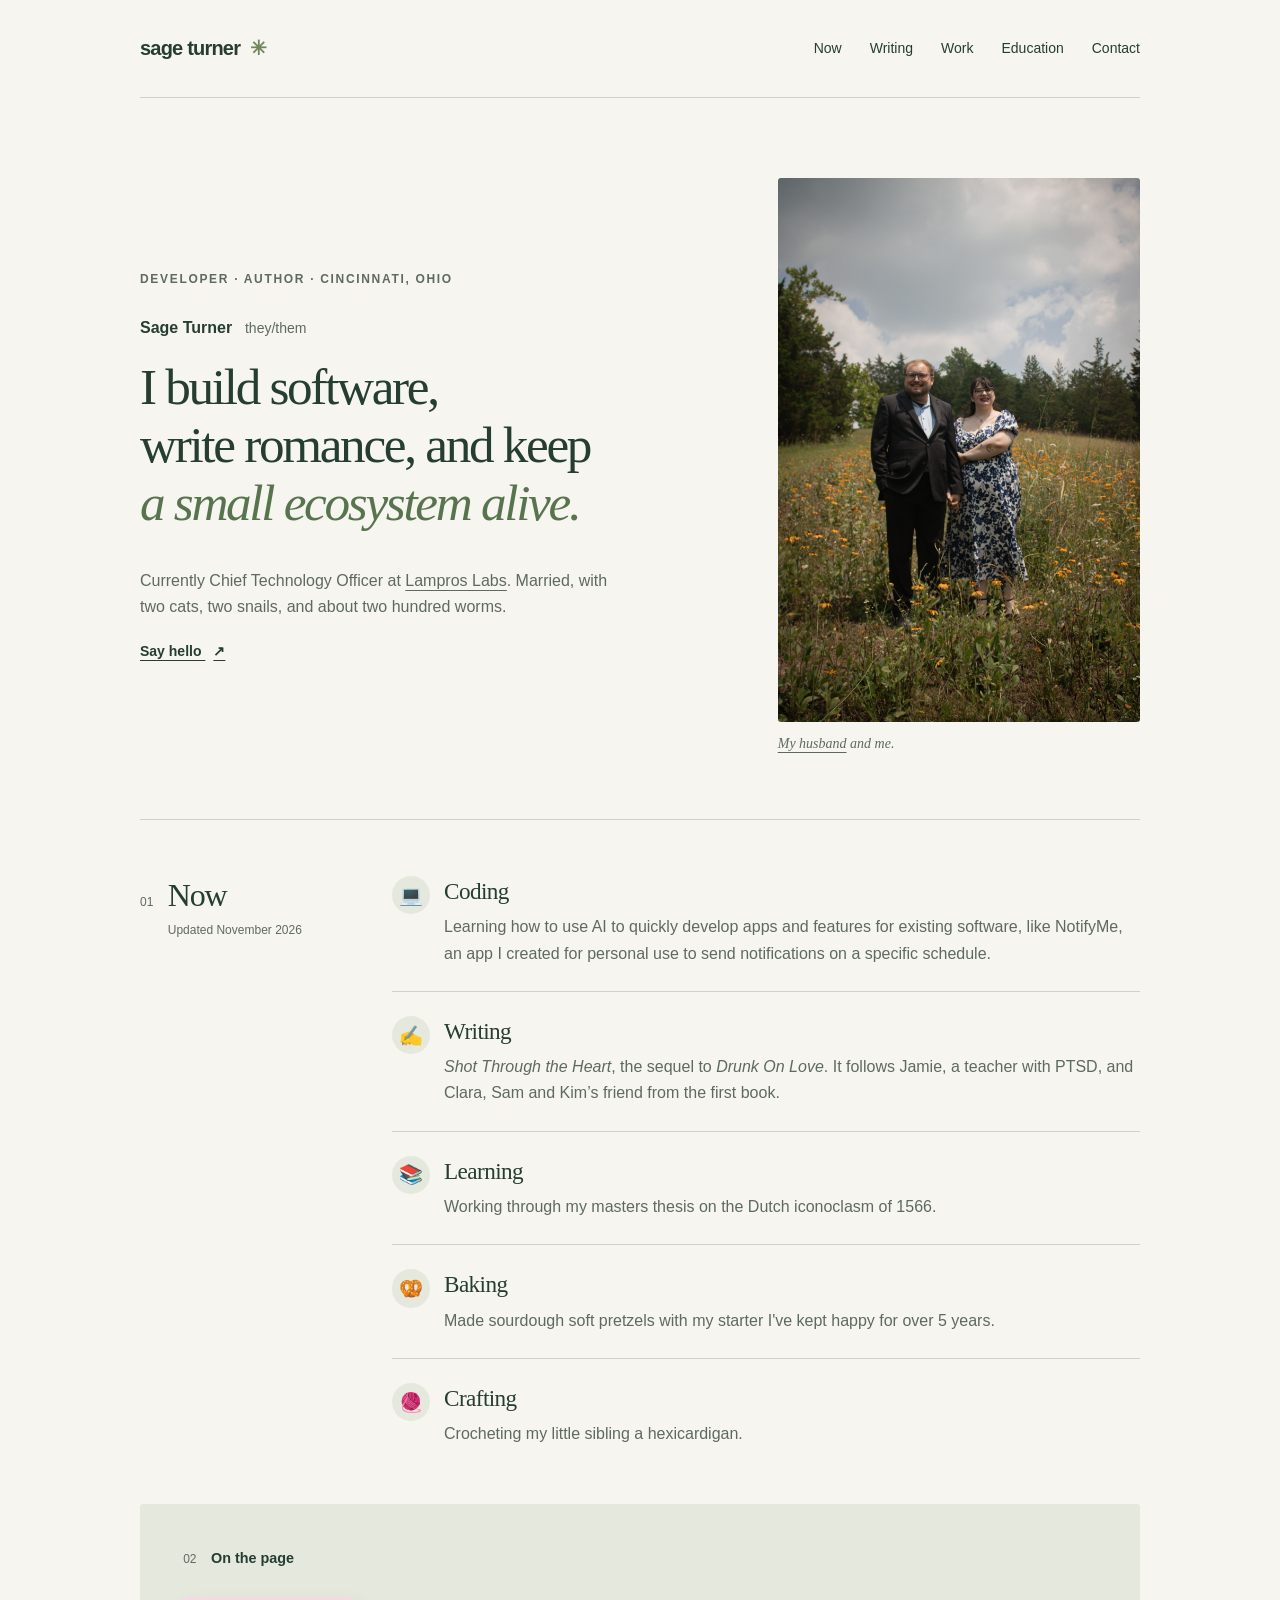
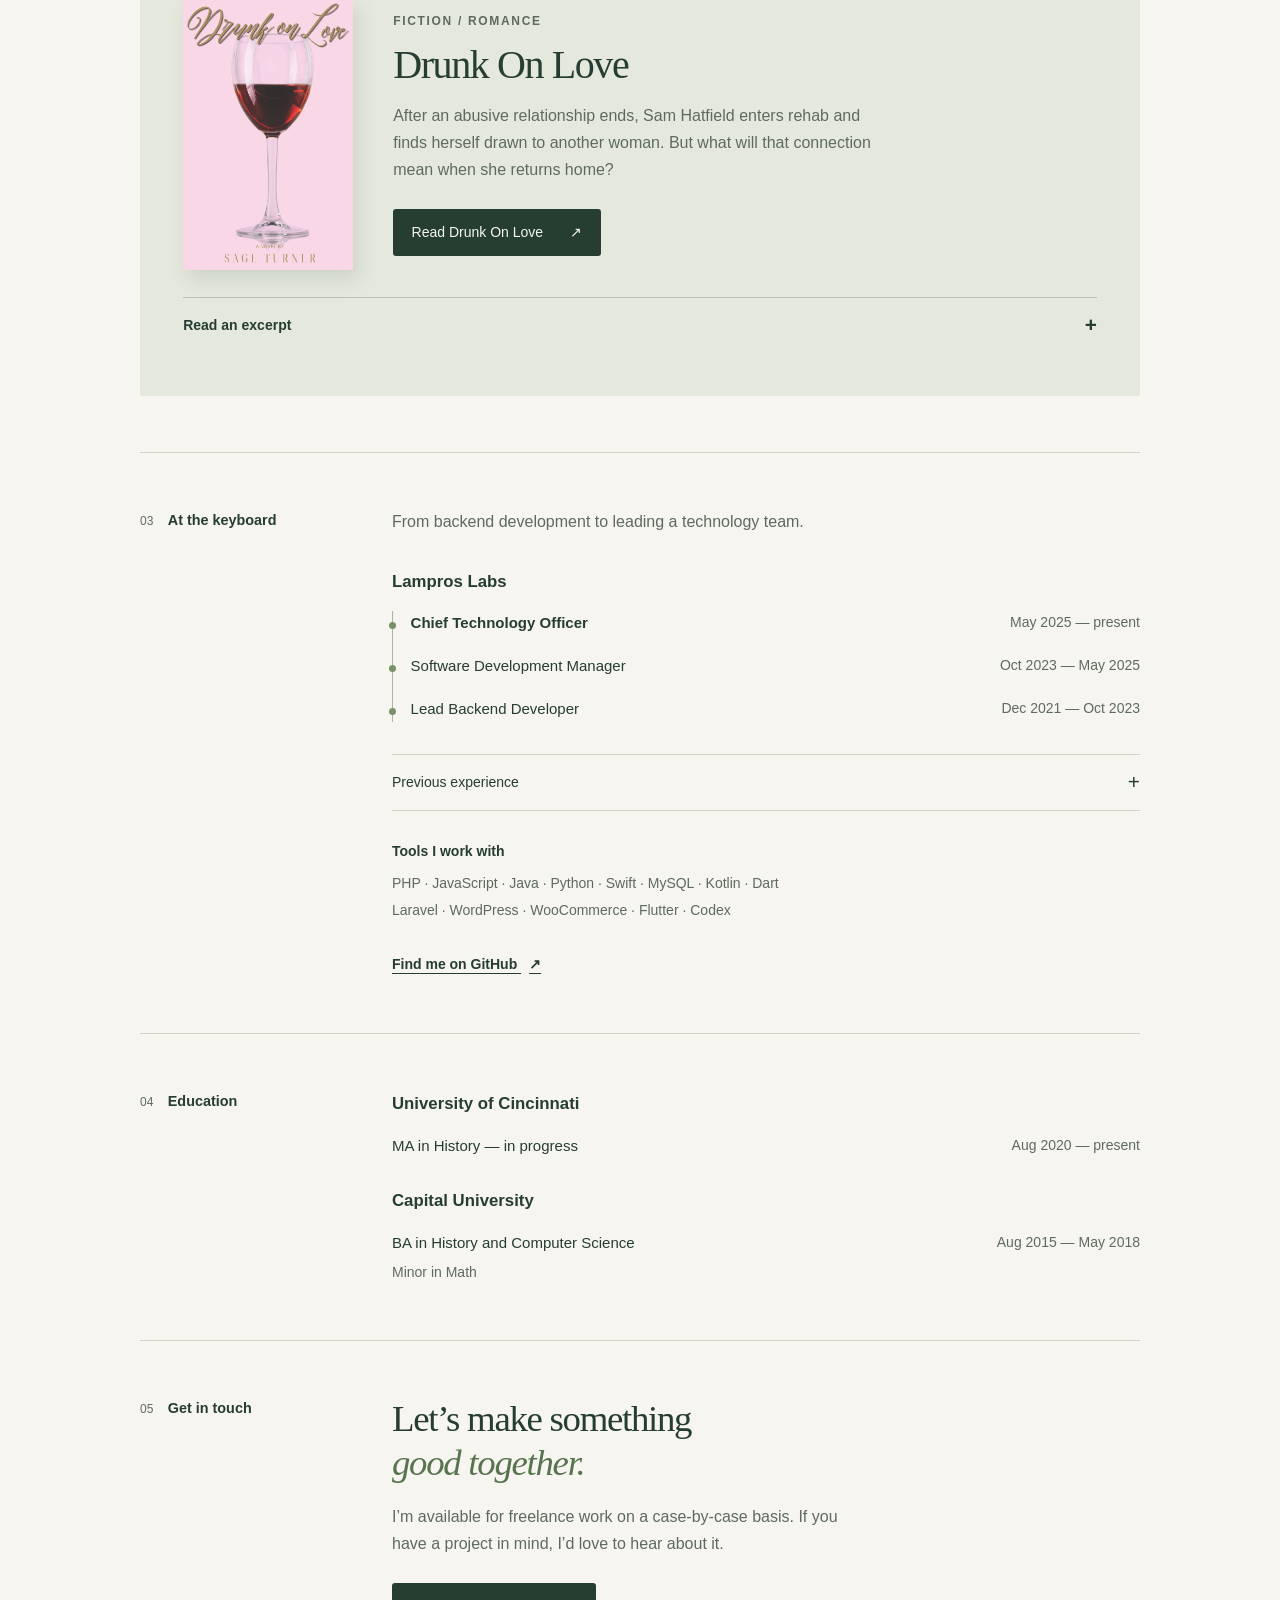
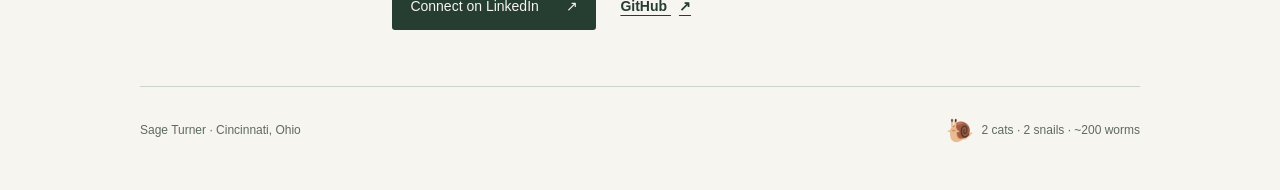
==== commit f97afdf7: "Updating tools used" ====
--- a/index.html
+++ b/index.html
@@ -97,7 +97,7 @@
               <article class="job"><h3>J.P. Morgan Chase &amp; Co.</h3><div class="role"><span>Summer Technology Intern</span><time>Jun — Aug 2017</time></div></article>
             </div>
           </details>
-          <div class="toolbox"><h3>Tools I work with</h3><p>PHP · JavaScript · Java · Python · Swift · MySQL · Kotlin</p><p>Laravel · WordPress · WooCommerce</p></div>
+          <div class="toolbox"><h3>Tools I work with</h3><p>PHP · JavaScript · Java · Python · Swift · MySQL · Kotlin · Dart</p><p>Laravel · WordPress · WooCommerce · Flutter · Codex</p></div>
           <a class="text-link" href="https://github.com/muppetcrayz">Find me on GitHub <span aria-hidden="true">↗</span></a>
         </div>
       </section>
